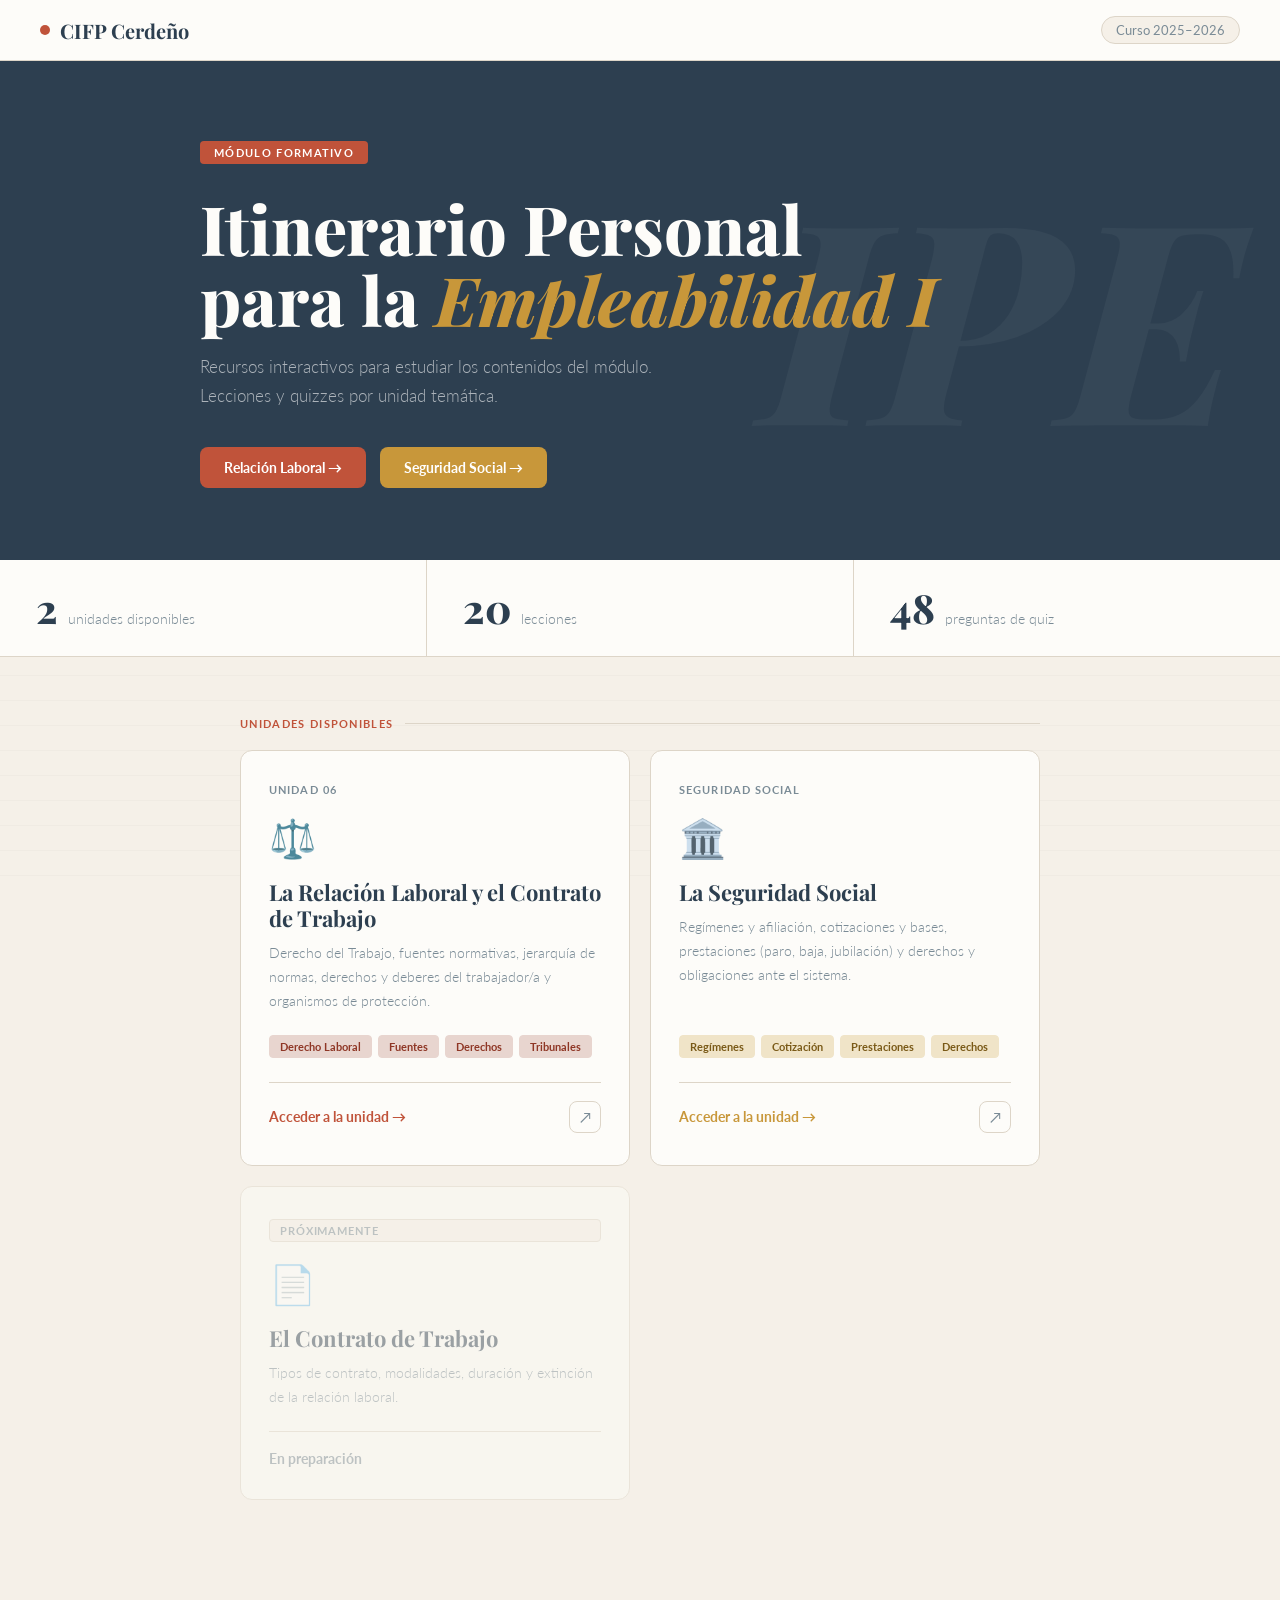
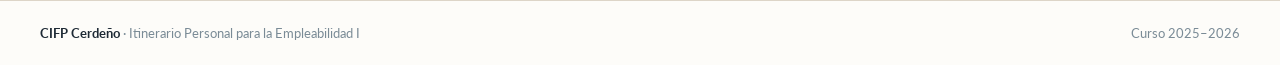
==== index.html @ 154d4c30 "Add files via upload" ====
<!DOCTYPE html>
<html lang="es">
<head>
<meta charset="UTF-8">
<meta name="viewport" content="width=device-width, initial-scale=1.0">
<title>IPE I — CIFP Cerdeño</title>
<link href="https://fonts.googleapis.com/css2?family=Playfair+Display:ital,wght@0,700;0,800;1,700&family=Lato:wght@300;400;700&display=swap" rel="stylesheet">
<style>
  :root {
    --cream: #f5f0e8; --white: #fdfcf9;
    --terracotta: #c0533a; --terracotta-light: #e8d5cf; --terracotta-dark: #8f3726;
    --slate: #2d3f50; --slate-light: #d6e2ea;
    --gold: #c8973a; --gold-light: #f0e4c8;
    --green: #3a7d5a; --green-light: #d0eadb;
    --text: #1e2a35; --muted: #7a8b96; --border: #ddd5c8; --radius: 12px;
  }
  *, *::before, *::after { box-sizing: border-box; margin: 0; padding: 0; }
  html, body { height: 100%; }
  body { font-family: 'Lato', sans-serif; background: var(--cream); color: var(--text); min-height: 100vh; }
  body::before {
    content: ''; position: fixed; inset: 0;
    background-image: repeating-linear-gradient(0deg, transparent, transparent 24px, rgba(0,0,0,0.018) 24px, rgba(0,0,0,0.018) 25px);
    pointer-events: none; z-index: 0;
  }
  nav {
    position: relative; z-index: 10; background: var(--white); border-bottom: 1px solid var(--border);
    padding: 16px 40px; display: flex; align-items: center; justify-content: space-between;
  }
  .nav-brand { font-family: 'Playfair Display', serif; font-size: 20px; font-weight: 700; color: var(--slate); display: flex; align-items: center; gap: 10px; }
  .nav-dot { width: 10px; height: 10px; border-radius: 50%; background: var(--terracotta); }
  .nav-year { font-size: 13px; color: var(--muted); border: 1px solid var(--border); padding: 5px 14px; border-radius: 100px; background: var(--cream); }
  .hero { position: relative; z-index: 1; background: var(--slate); padding: 80px 40px 72px; overflow: hidden; animation: fadeUp 0.5s ease both; }
  .hero::after { content: 'IPE'; position: absolute; right: 40px; top: 50%; transform: translateY(-50%); font-family: 'Playfair Display', serif; font-size: 280px; font-weight: 800; font-style: italic; color: rgba(255,255,255,0.04); pointer-events: none; line-height: 1; user-select: none; }
  .hero-inner { max-width: 880px; margin: 0 auto; position: relative; z-index: 1; }
  .hero-label { display: inline-block; background: var(--terracotta); color: #fff; font-size: 11px; font-weight: 700; letter-spacing: 0.12em; text-transform: uppercase; padding: 5px 14px; border-radius: 4px; margin-bottom: 28px; }
  h1 { font-family: 'Playfair Display', serif; font-size: clamp(36px, 6vw, 68px); font-weight: 800; line-height: 1.05; color: var(--white); margin-bottom: 18px; }
  h1 em { font-style: italic; color: var(--gold); }
  .hero-sub { font-size: 17px; color: rgba(255,255,255,0.6); font-weight: 300; max-width: 500px; line-height: 1.7; margin-bottom: 36px; }
  .hero-cta { display: flex; gap: 14px; flex-wrap: wrap; }
  .btn { font-family: 'Lato', sans-serif; font-size: 14px; font-weight: 700; padding: 12px 24px; border-radius: 8px; border: none; cursor: pointer; text-decoration: none; display: inline-block; transition: all 0.15s; }
  .btn-terra { background: var(--terracotta); color: #fff; }
  .btn-terra:hover { background: var(--terracotta-dark); transform: translateY(-1px); }
  .btn-gold { background: var(--gold); color: #fff; }
  .btn-gold:hover { background: #a97a20; transform: translateY(-1px); }
  .stats { position: relative; z-index: 1; background: var(--white); border-bottom: 1px solid var(--border); display: flex; animation: fadeUp 0.5s 0.1s ease both; }
  .stat { flex: 1; padding: 28px 36px; border-right: 1px solid var(--border); display: flex; align-items: baseline; gap: 10px; }
  .stat:last-child { border-right: none; }
  .stat-num { font-family: 'Playfair Display', serif; font-size: 40px; font-weight: 800; color: var(--slate); line-height: 1; }
  .stat-label { font-size: 14px; color: var(--muted); font-weight: 300; }
  main { position: relative; z-index: 1; max-width: 880px; margin: 0 auto; padding: 60px 40px 100px; animation: fadeUp 0.5s 0.2s ease both; }
  .section-eyebrow { font-size: 11px; font-weight: 700; letter-spacing: 0.12em; text-transform: uppercase; color: var(--terracotta); margin-bottom: 20px; display: flex; align-items: center; gap: 12px; }
  .section-eyebrow::after { content: ''; flex: 1; height: 1px; background: var(--border); }
  .units-grid { display: grid; grid-template-columns: repeat(auto-fit, minmax(280px, 1fr)); gap: 20px; }
  .unit-card { background: var(--white); border: 1px solid var(--border); border-radius: var(--radius); padding: 32px 28px; text-decoration: none; color: inherit; display: flex; flex-direction: column; transition: box-shadow 0.2s, transform 0.2s, border-color 0.2s; position: relative; overflow: hidden; }
  .unit-card::before { content: ''; position: absolute; top: 0; left: 0; right: 0; height: 3px; transform: scaleX(0); transform-origin: left; transition: transform 0.3s ease; }
  .unit-card:hover::before { transform: scaleX(1); }
  .unit-card:hover { transform: translateY(-4px); box-shadow: 0 16px 40px rgba(45,63,80,0.1); }
  .unit-card.laboral::before { background: var(--terracotta); }
  .unit-card.laboral:hover { border-color: var(--terracotta); }
  .unit-card.ss::before { background: var(--gold); }
  .unit-card.ss:hover { border-color: var(--gold); }
  .unit-card.soon { opacity: 0.45; pointer-events: none; }
  .card-unit-num { font-size: 11px; font-weight: 700; letter-spacing: 0.1em; text-transform: uppercase; color: var(--muted); margin-bottom: 18px; }
  .card-icon { font-size: 38px; margin-bottom: 18px; }
  .card-title { font-family: 'Playfair Display', serif; font-size: 22px; font-weight: 700; color: var(--slate); line-height: 1.2; margin-bottom: 10px; }
  .card-desc { font-size: 14px; color: var(--muted); line-height: 1.7; flex: 1; margin-bottom: 22px; font-weight: 300; }
  .card-tags { display: flex; flex-wrap: wrap; gap: 6px; margin-bottom: 24px; }
  .tag { font-size: 11px; font-weight: 700; padding: 4px 10px; border-radius: 4px; background: var(--cream); color: var(--muted); border: 1px solid var(--border); }
  .laboral .tag { background: var(--terracotta-light); color: var(--terracotta-dark); border-color: var(--terracotta-light); }
  .ss .tag { background: var(--gold-light); color: #7a5a18; border-color: var(--gold-light); }
  .card-footer { border-top: 1px solid var(--border); padding-top: 18px; display: flex; align-items: center; justify-content: space-between; }
  .card-cta { font-size: 14px; font-weight: 700; }
  .laboral .card-cta { color: var(--terracotta); }
  .ss .card-cta { color: var(--gold); }
  .soon .card-cta { color: var(--muted); }
  .card-arrow { width: 32px; height: 32px; border-radius: 8px; display: flex; align-items: center; justify-content: center; font-size: 15px; border: 1px solid var(--border); color: var(--muted); transition: all 0.15s; }
  .unit-card.laboral:hover .card-arrow { background: var(--terracotta); border-color: var(--terracotta); color: #fff; }
  .unit-card.ss:hover .card-arrow { background: var(--gold); border-color: var(--gold); color: #fff; }
  .soon-pill { display: inline-block; font-size: 11px; font-weight: 700; letter-spacing: 0.08em; text-transform: uppercase; padding: 4px 10px; border-radius: 4px; background: var(--cream); color: var(--muted); border: 1px solid var(--border); margin-bottom: 18px; }
  footer { position: relative; z-index: 1; background: var(--white); border-top: 1px solid var(--border); padding: 24px 40px; display: flex; align-items: center; justify-content: space-between; flex-wrap: wrap; gap: 12px; font-size: 13px; color: var(--muted); }
  footer strong { color: var(--text); font-weight: 700; }
  @media(max-width: 600px) {
    nav, .hero, main, footer { padding-left: 20px; padding-right: 20px; }
    .stats { flex-direction: column; }
    .stat { border-right: none; border-bottom: 1px solid var(--border); }
    .stat:last-child { border-bottom: none; }
  }
  @keyframes fadeUp { from { opacity: 0; transform: translateY(16px); } to { opacity: 1; transform: translateY(0); } }
</style>
</head>
<body>

<nav>
  <div class="nav-brand"><span class="nav-dot"></span> CIFP Cerdeño</div>
  <span class="nav-year">Curso 2025–2026</span>
</nav>

<div class="hero">
  <div class="hero-inner">
    <div class="hero-label">Módulo formativo</div>
    <h1>Itinerario Personal<br>para la <em>Empleabilidad I</em></h1>
    <p class="hero-sub">Recursos interactivos para estudiar los contenidos del módulo. Lecciones y quizzes por unidad temática.</p>
    <div class="hero-cta">
      <a class="btn btn-terra" href="relacion-laboral.html">Relación Laboral →</a>
      <a class="btn btn-gold" href="seguridad-social.html">Seguridad Social →</a>
    </div>
  </div>
</div>

<div class="stats">
  <div class="stat"><span class="stat-num">2</span><span class="stat-label">unidades disponibles</span></div>
  <div class="stat"><span class="stat-num">20</span><span class="stat-label">lecciones</span></div>
  <div class="stat"><span class="stat-num">48</span><span class="stat-label">preguntas de quiz</span></div>
</div>

<main>
  <div class="section-eyebrow">Unidades disponibles</div>
  <div class="units-grid">

    <a class="unit-card laboral" href="relacion-laboral.html">
      <div class="card-unit-num">Unidad 06</div>
      <div class="card-icon">⚖️</div>
      <div class="card-title">La Relación Laboral y el Contrato de Trabajo</div>
      <p class="card-desc">Derecho del Trabajo, fuentes normativas, jerarquía de normas, derechos y deberes del trabajador/a y organismos de protección.</p>
      <div class="card-tags">
        <span class="tag">Derecho Laboral</span><span class="tag">Fuentes</span><span class="tag">Derechos</span><span class="tag">Tribunales</span>
      </div>
      <div class="card-footer">
        <span class="card-cta">Acceder a la unidad →</span>
        <span class="card-arrow">↗</span>
      </div>
    </a>

    <a class="unit-card ss" href="seguridad-social.html">
      <div class="card-unit-num">Seguridad Social</div>
      <div class="card-icon">🏛️</div>
      <div class="card-title">La Seguridad Social</div>
      <p class="card-desc">Regímenes y afiliación, cotizaciones y bases, prestaciones (paro, baja, jubilación) y derechos y obligaciones ante el sistema.</p>
      <div class="card-tags">
        <span class="tag">Regímenes</span><span class="tag">Cotización</span><span class="tag">Prestaciones</span><span class="tag">Derechos</span>
      </div>
      <div class="card-footer">
        <span class="card-cta">Acceder a la unidad →</span>
        <span class="card-arrow">↗</span>
      </div>
    </a>

    <div class="unit-card soon">
      <span class="soon-pill">Próximamente</span>
      <div class="card-icon">📄</div>
      <div class="card-title">El Contrato de Trabajo</div>
      <p class="card-desc">Tipos de contrato, modalidades, duración y extinción de la relación laboral.</p>
      <div class="card-footer"><span class="card-cta">En preparación</span></div>
    </div>

  </div>
</main>

<footer>
  <div><strong>CIFP Cerdeño</strong> · Itinerario Personal para la Empleabilidad I</div>
  <div>Curso 2025–2026</div>
</footer>

</body>
</html>
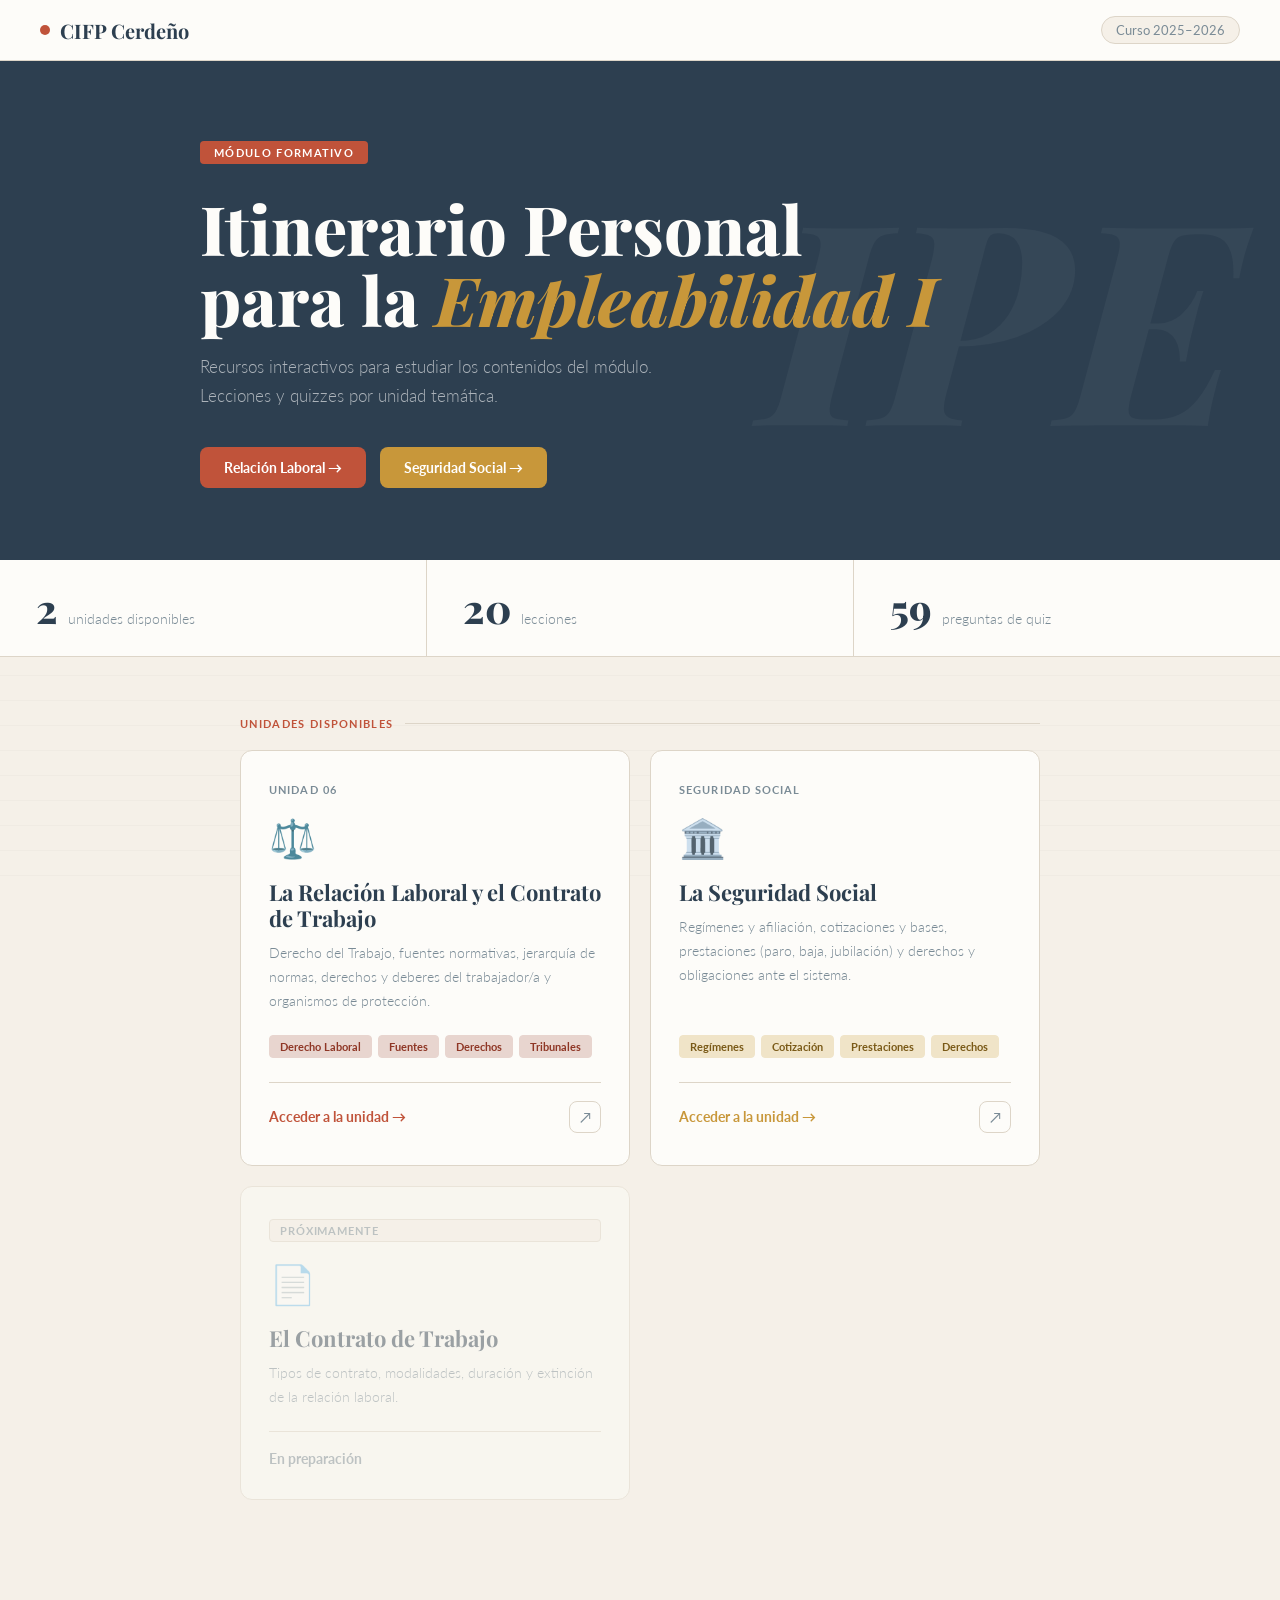
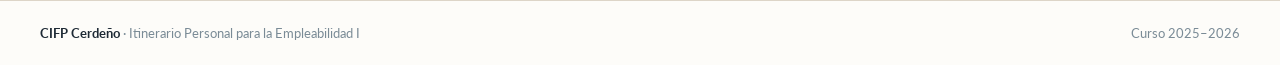
==== commit 522706d6: "Update seguridad social quiz for exam prep" ====
--- a/index.html
+++ b/index.html
@@ -110,7 +110,7 @@
 <div class="stats">
   <div class="stat"><span class="stat-num">2</span><span class="stat-label">unidades disponibles</span></div>
   <div class="stat"><span class="stat-num">20</span><span class="stat-label">lecciones</span></div>
-  <div class="stat"><span class="stat-num">48</span><span class="stat-label">preguntas de quiz</span></div>
+  <div class="stat"><span class="stat-num">59</span><span class="stat-label">preguntas de quiz</span></div>
 </div>
 
 <main>
